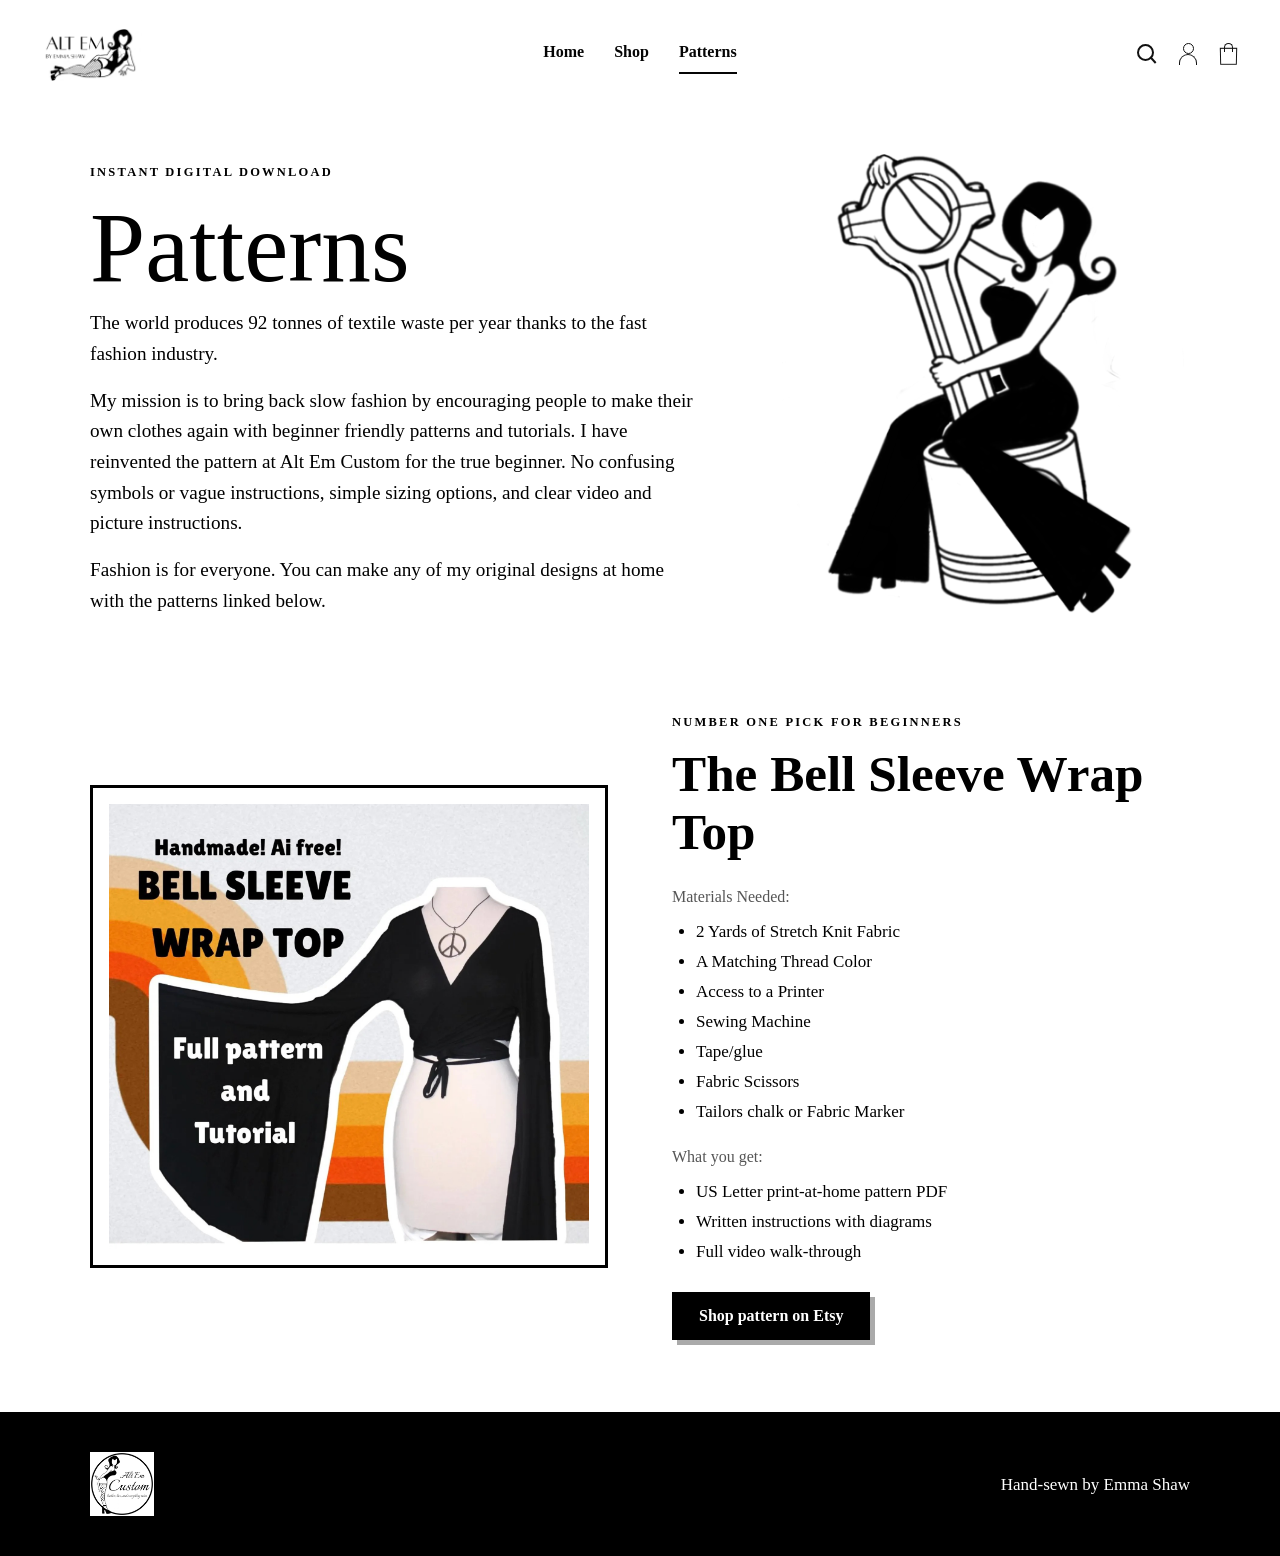
==== patterns.html @ caa320f3 "Update eyebrow text in patterns.html" ====
<!DOCTYPE html>
<html lang="en">
<head>
    <meta charset="utf-8">
    <meta name="viewport" content="width=device-width, initial-scale=1">
    <meta name="description" content="Explore digital sewing patterns from Alt Em Custom.">
    <link rel="icon" type="image/svg+xml" href="/Alt-Em-Custom/LogoTB-favicon.svg?v=1">
    <link rel="stylesheet" href="styles.css">
    <title>Patterns | Alt Em Custom</title>
</head>

<body class="inner-page">

<header class="home-header">
    <a class="home-brand" href="index.html" aria-label="Alt Em Custom home">
        <img src="LayLogoTB.jpg" alt="Alt Em Custom logo">
    </a>
    <nav class="home-nav" aria-label="Main navigation">
        <a href="index.html">Home</a>
        <a href="shop.html">Shop</a>
        <a href="patterns.html" aria-current="page">Patterns</a>
    </nav>
    <div class="home-header-icons">
        <span class="header-icon header-search" aria-hidden="true"></span>
        <span class="header-icon header-account" aria-hidden="true"></span>
        <button class="header-icon header-bag cart-open" type="button" data-cart-open aria-label="Open shopping cart">
            <span class="cart-count" data-cart-count hidden>0</span>
        </button>
    </div>
</header>

<main>

    <!-- PATTERNS INTRODUCTION -->
    <section class="page-intro">
        <div class="wrap page-intro-layout">
            <div class="page-intro-copy">
                <p class="eyebrow">Instant Digital Download</p>
                <h1>Patterns</h1>
                <div class="lede">
                    <p>The world produces 92 tonnes of textile waste per year thanks to the fast fashion industry.</p>
                    <p>My mission is to bring back slow fashion by encouraging people to make their own clothes again with beginner friendly patterns and tutorials. I have reinvented the pattern at Alt Em Custom for the true beginner. No confusing symbols or vague instructions, simple sizing options, and clear video and picture instructions.</p>
                    <p>Fashion is for everyone. You can make any of my original designs at home with the patterns linked below.</p>
                </div>
            </div>
            <div class="page-intro-art">
                <img src="PistonGirl.png" alt="Alt Em Custom piston girl illustration">
            </div>
        </div>
    </section>




    <section class="featured-pattern" aria-labelledby="featured-pattern-title">
        <div class="wrap featured-pattern-layout">
            <a class="featured-pattern-image" href="https://www.etsy.com/listing/4609103674/bell-sleeve-wrap-top-pattern?transaction_id=5288965389" target="_blank" rel="noopener noreferrer" aria-label="View the Bell Sleeve Wrap Top pattern on Etsy">
                <img src="Etsy1.jpg" alt="Bell Sleeve Wrap Top sewing pattern, with dramatic bell sleeves">
            </a>
            <div class="featured-pattern-copy">
                <p class="eyebrow">Number one pick for beginners</p>
                <h2 id="featured-pattern-title">The Bell Sleeve Wrap Top</h2>
                <h3>Materials Needed:</h3>
                <ul>
                    <li>2 Yards of Stretch Knit Fabric</li>
                    <li>A Matching Thread Color</li>
                    <li>Access to a Printer</li>
                    <li>Sewing Machine</li>
                    <li>Tape/glue</li>
                    <li>Fabric Scissors</li>
                    <li>Tailors chalk or Fabric Marker</li>
                </ul>
                <h3>What you get:</h3>
                <ul>
                    <li>US Letter print-at-home pattern PDF</li>
                    <li>Written instructions with diagrams</li>
                    <li>Full video walk-through</li>
                </ul>
                <a class="btn featured-pattern-button" href="https://www.etsy.com/listing/4609103674/bell-sleeve-wrap-top-pattern?transaction_id=5288965389" target="_blank" rel="noopener noreferrer">Shop pattern on Etsy</a>
            </div>
        </div>
    </section>

</main>

<footer class="site-footer noir">
    <div class="wrap">
        <img src="logo.png" alt="Alt Em Custom logo">
        <p>Hand-sewn by Emma Shaw</p>
    </div>
</footer>


<div class="cart-overlay" data-cart-overlay hidden></div>
<aside class="cart-drawer" data-cart-drawer hidden role="dialog" aria-modal="true" aria-labelledby="cart-title">
  <div class="cart-drawer-head">
    <h2 id="cart-title">Your bag</h2>
    <button class="cart-close" type="button" data-cart-close aria-label="Close shopping cart">×</button>
  </div>
  <div class="cart-items" data-cart-items><p class="cart-empty">Your bag is empty.</p></div>
  <div class="cart-summary">
    <div class="cart-total-row"><strong>Subtotal</strong><strong data-cart-total>$0.00</strong></div>
    <p>Shipping and any applicable taxes are calculated securely at checkout.</p>
    <button class="btn cart-checkout" type="button" data-checkout disabled>Checkout securely</button>
    <p class="cart-feedback" data-cart-feedback role="status"></p>
  </div>
</aside>
<script src="store.js" defer></script>
</body>
</html>
---- styles.css ----
:root {
    --ink: #000;
    --paper: #fff;
    --smoke: #efefef;
    --ash: #555;
    --script: Georgia, "Times New Roman", serif;
    --body: Georgia, "Times New Roman", serif;
    --dots: radial-gradient(circle, #000 3.5px, transparent 4px);
}

* { box-sizing: border-box; }
html { scroll-behavior: smooth; }
body {
    margin: 0;
    font-family: var(--body);
    font-size: 1.0625rem;
    line-height: 1.6;
    color: var(--ink);
    background: var(--paper);
}
img { max-width: 100%; display: block; }
a { color: inherit; }
:focus-visible { outline: 3px dashed var(--ink); outline-offset: 3px; }
.noir :focus-visible { outline-color: var(--paper); }
.wrap { width: min(1100px, 92%); margin-inline: auto; }

/* Shared site styles */
.site-header { border-bottom: 3px solid var(--ink); background: var(--paper); position: relative; z-index: 5; }
.site-header .wrap { display: flex; flex-wrap: wrap; align-items: center; justify-content: space-between; gap: .5rem 2rem; padding: .35rem 0; }
.brand { display: inline-flex; align-items: center; line-height: 0; }
.brand img { width: 64px; height: 64px; max-height: 64px; object-fit: contain; }
.nav { display: flex; flex-wrap: wrap; gap: .4rem 1.8rem; font-weight: 600; }
.nav a { text-decoration: none; padding-bottom: 2px; border-bottom: 3px solid transparent; }
.nav a:hover, .nav a[aria-current="page"] { border-bottom-color: var(--ink); }
.dots { height: 46px; background-image: var(--dots); background-size: 23px 23px; border-block: 3px solid var(--ink); }
h1, h2 { font-family: var(--script); font-weight: 400; line-height: 1.05; margin: 0 0 .5rem; }
h1 { font-size: clamp(3.2rem, 9vw, 6.2rem); }
h2 { font-size: clamp(2.4rem, 6vw, 3.6rem); }
h3 { font-size: 1.15rem; margin: 0 0 .25rem; }
.eyebrow { text-transform: uppercase; letter-spacing: .18em; font-size: .78rem; font-weight: 700; }
.lede { font-size: 1.2rem; max-width: 38rem; }
.btn { display: inline-block; padding: .75rem 1.5rem; border: 3px solid var(--ink); background: var(--ink); color: var(--paper); font: 700 1rem var(--body); text-decoration: none; cursor: pointer; box-shadow: 5px 5px 0 #aaa; transition: transform .1s, box-shadow .1s; }
.btn:hover { transform: translate(3px, 3px); box-shadow: 2px 2px 0 #aaa; }
.btn.alt { background: var(--paper); color: var(--ink); box-shadow: 5px 5px 0 var(--ink); }
.actions { display: flex; flex-wrap: wrap; gap: 1rem 1.4rem; margin-top: 1.5rem; }

/* Other-page hero */
.hero { overflow: hidden; }
.hero > .wrap { width: min(1380px, 96%); display: grid; grid-template-columns: .82fr 1.18fr; gap: clamp(2rem, 4vw, 4.5rem); align-items: center; min-height: 420px; padding: .75rem 0 1.25rem; }
.hero-copy { max-width: 520px; opacity: 0; visibility: hidden; animation: hero-copy-reveal .75s ease-out 3.15s both; }
.hero h1 { font-size: clamp(2.7rem, 4.2vw, 3.9rem); line-height: 1.08; }
.hero .lede { font-size: 1.08rem; max-width: 30rem; margin: .8rem 0 0; }
.flight-scene { position: relative; min-width: 0; isolation: isolate; }
.hero .hero-plane { display: block; position: relative; z-index: 2; width: 100%; max-width: 900px; max-height: 570px; height: auto; object-fit: contain; margin-inline: auto; transform: translateX(calc(-110vw - 100%)) translateY(-28px) rotate(-6deg); animation: bomber-flight-and-landing 2.9s cubic-bezier(.2,.78,.24,1) .15s both; will-change: transform; }
.cloud { position: absolute; z-index: 3; width: clamp(72px,13vw,150px); fill: var(--paper); stroke: var(--ink); stroke-width: 4; stroke-linecap: round; stroke-linejoin: round; opacity: 1; animation: cloud-fly-away 2.9s ease-in .15s both; will-change: transform,opacity; }
.cloud-one { top: 12%; left: 5%; animation-delay: .1s; }
.cloud-two { top: 53%; right: 0; animation-delay: .25s; }
@keyframes bomber-flight-and-landing {
    0% { transform: translateX(calc(-110vw - 100%)) translateY(-28px) rotate(-6deg); }
    68% { transform: translateX(14px) translateY(5px) rotate(1.2deg); }
    86% { transform: translateX(-7px) translateY(-2px) rotate(-.5deg); }
    100% { transform: translateX(0) translateY(0) rotate(0); }
}
@keyframes cloud-fly-away {
    0%,42% { opacity: 1; transform: translate(0,0); }
    72% { opacity: .9; transform: translate(42px,-16px); }
    100% { opacity: 0; transform: translate(160px,-75px); }
}
@keyframes hero-copy-reveal {
    0% { opacity: 0; visibility: hidden; transform: translateY(18px); }
    1% { visibility: visible; }
    100% { opacity: 1; visibility: visible; transform: translateY(0); }
}
section { padding: 3.5rem 0; }
.section-head { margin-bottom: 2rem; }
.section-head p { margin: 0; color: var(--ash); }
.feature-grid, .grid { display: grid; grid-template-columns: repeat(auto-fit,minmax(250px,1fr)); gap: 2.2rem; }
.feature-card, .card { border: 3px solid var(--ink); background: var(--paper); box-shadow: 7px 7px 0 var(--ink); padding: 1.5rem; text-decoration: none; }
.feature-card { min-height: 200px; }
.feature-card h3 { font: 2.5rem var(--script); margin: .5rem 0; }
.feature-card p, .card p, .portfolio-feature p, .portfolio-note p { color: var(--ash); }
.page-intro { padding: 3.5rem 0 2.5rem; }
.product-placeholder { aspect-ratio: 3/4; display: grid; place-items: center; background: radial-gradient(circle,#000 3px,transparent 3.5px) 0 0/24px 24px,#f7f7f7; font: 2rem var(--script); border-bottom: 3px solid var(--ink); }
.card { padding: 0; display: flex; flex-direction: column; }
.card-body { padding: 1rem; display: flex; flex-direction: column; gap: .5rem; flex: 1; }
.price { font-weight: 700; font-size: 1.2rem; }
.coming-soon { font-size: .85rem; text-transform: uppercase; letter-spacing: .12em; font-weight: 700; }
.portfolio-feature { display: grid; grid-template-columns: 1fr 1fr; gap: 3rem; align-items: center; }
.portfolio-feature img { width: 100%; max-height: 440px; object-fit: contain; border: 3px solid; padding: 1rem; }
.portfolio-note { text-align: center; margin: 4rem auto 0; padding: 2rem; border: 3px solid; max-width: 760px; }
.noir { background: var(--ink); color: var(--paper); }
.cta { text-align: center; }
.site-footer { padding: 2.5rem 0; }
.site-footer .wrap { display: flex; flex-wrap: wrap; align-items: center; justify-content: space-between; gap: 1.5rem; }
.site-footer img { width: 64px; height: 64px; object-fit: contain; background: var(--paper); }

/* Homepage and shared navigation */
.home-page { background: #f7f8fb; color: #050505; font-family: Georgia,"Times New Roman",serif; overflow-x: hidden; }
.home-header { position: absolute; z-index: 10; top: 13px; left: 18px; right: 18px; min-height: 74px; padding: 12px 24px; display: grid; grid-template-columns: 1fr auto 1fr; align-items: center; background: #fff; border: 1px solid #d0d0d0; border-bottom: 0; }
.home-brand { display: inline-flex; align-items: center; justify-self: start; line-height: 0; }
.home-brand img { width: 100px; height: 58px; object-fit: contain; }
.home-nav { display: flex; align-items: center; justify-content: center; gap: 30px; font-family: var(--body); font-size: 1rem; font-weight: 600; }
.home-nav a { color: #050505; text-decoration: none; padding: 5px 0 7px; border-bottom: 2px solid transparent; }
.home-nav a:hover, .home-nav a[aria-current="page"] { border-bottom-color: #050505; }
.home-header-icons { justify-self: end; display: flex; align-items: center; gap: 22px; }
.header-icon { position: relative; display: block; width: 19px; height: 22px; }
.header-search::before { content: ""; position: absolute; width: 13px; height: 13px; border: 2px solid #111; border-radius: 50%; top: 1px; left: 0; }
.header-search::after { content: ""; position: absolute; width: 8px; height: 2px; background: #111; transform: rotate(48deg); top: 16px; left: 12px; }
.header-account::before { content: ""; position: absolute; width: 9px; height: 9px; border: 1.8px solid #111; border-radius: 50%; top: 0; left: 5px; }
.header-account::after { content: ""; position: absolute; width: 16px; height: 10px; border: 1.8px solid #111; border-bottom: 0; border-radius: 10px 10px 0 0; bottom: 0; left: 1px; }
.header-bag::before { content: ""; position: absolute; width: 15px; height: 15px; border: 1.8px solid #111; bottom: 0; left: 1px; transform: perspective(30px) rotateX(-5deg); }
.header-bag::after { content: ""; position: absolute; width: 7px; height: 8px; border: 1.8px solid #111; border-bottom: 0; border-radius: 7px 7px 0 0; top: 0; left: 5px; }

.inner-page .home-header { position: relative; top: auto; left: auto; right: auto; margin: 13px 18px 0; border: 0; }
.home-hero { position: relative; width: calc(100% - 36px); min-height: min(760px,calc(100vh - 20px)); margin: 13px 18px 0; overflow: hidden; background: #fff; border: 1px solid #d0d0d0; display: flex; align-items: flex-end; }
.home-hero-title { position: absolute; z-index: 2; left: 19%; bottom: 12%; margin: 0; font-family: Georgia,"Times New Roman",serif; font-size: clamp(4.5rem,10vw,7rem); font-weight: 400; line-height: 1.02; letter-spacing: -.055em; }
.home-walker { position: absolute; inset: 76px 0 0; display: flex; justify-content: center; align-items: flex-end; pointer-events: none; }
.home-walker img { display: block; width: auto; height: 98%; max-width: 58%; max-height: 700px; object-fit: contain; object-position: center bottom; }
.home-scroll-mark { display: none; }

.featured-product { position: relative; width: calc(100% - 36px); min-height: 455px; margin: 0 18px 28px; padding: 12px 10px 24px; overflow: hidden; background: #fff; border: 1px solid #d0d0d0; }
.featured-product h2 { position: relative; z-index: 2; margin: 0; font-family: Georgia,"Times New Roman",serif; font-size: 1.55rem; font-style: italic; font-weight: 400; line-height: 1.3; }
.coat-stage { position: relative; width: min(760px,90%); height: 390px; margin: -2px auto 0; }
.featured-coat { position: absolute; top: 0; left: 50%; height: 100%; width: 43%; transform: translateX(-50%); object-fit: contain; object-position: center top; }
.coat-callout { position: absolute; display: flex; align-items: center; gap: 9px; z-index: 2; font-size: .95rem; white-space: nowrap; }
.coat-callout i { display: block; height: 3px; width: 55px; background: #050505; }
.callout-fur { top: 14%; left: 27%; }
.callout-wool { top: 41%; right: 27%; }
.callout-handmade { top: 72%; left: 27%; }
.coat-actions { position: absolute; right: 11%; bottom: 20%; display: flex; flex-direction: column; gap: 7px; }
.coat-actions a { min-width: 114px; padding: 5px 13px; border: 1px solid #111; color: #111; background: #fff; text-align: center; text-decoration: none; font-size: 1rem; }
.coat-actions a:hover { color: #fff; background: #111; }
.home-page .site-footer img { object-fit: contain; }

@media (max-width: 760px) {
    .hero > .wrap { width: min(760px,92%); grid-template-columns: 1fr; min-height: 0; gap: 1rem; padding: 1.75rem 0 2.25rem; }
    .flight-scene { grid-column: 1; grid-row: 1; min-height: 280px; }
    .hero .hero-plane { max-width: 560px; max-height: 410px; }
    .hero-copy { grid-column: 1; grid-row: 2; max-width: 560px; margin-inline: auto; text-align: center; }
    .hero .actions { justify-content: center; }
    .cloud-one { top: 4%; left: 0; }
    .cloud-two { top: 55%; right: 0; }
    .portfolio-feature { grid-template-columns: 1fr; }
    .nav { gap: 1rem; }
    .site-header .wrap { gap: .8rem; }
    section { padding: 2.5rem 0; }
}
@media (max-width: 700px) {
    .home-header { left: 8px; right: 8px; top: 8px; padding: 8px 10px; grid-template-columns: auto 1fr; gap: 10px; }
    .home-brand img { width: 72px; height: 48px; }
    .home-nav { justify-content: flex-end; gap: 13px; font-size: .85rem; }
    .home-header-icons { display: none; }
    .home-hero { width: calc(100% - 16px); min-height: 650px; margin: 8px 8px 0; }
    .home-hero-title { left: 7%; bottom: 9%; font-size: clamp(4rem,17vw,6rem); }
    .home-walker { inset: 82px 0 0; justify-content: flex-end; }
    .home-walker img { height: 86%; max-width: 82%; }
    .featured-product { width: calc(100% - 16px); min-height: 520px; margin: 0 8px 18px; }
    .coat-stage { width: 100%; height: 440px; margin-top: 12px; }
    .featured-coat { width: 62%; height: 78%; top: 8%; }
    .coat-callout { gap: 5px; font-size: .72rem; }
    .coat-callout i { width: 22px; }
    .callout-fur { left: 20%; top: 13%; }
    .callout-wool { right: 20%; top: 43%; }
    .callout-handmade { left: 20%; top: 72%; }
    .coat-actions { right: 2%; bottom: 5%; }
}
@media (prefers-reduced-motion: reduce) {
    .btn { transition: none; }
    html, .home-page { scroll-behavior: auto; }
}


/* Shopping cart and checkout */
[hidden] { display: none !important; }
.header-bag { border: 0; padding: 0; margin: 0; background: transparent; cursor: pointer; }
.header-bag:focus-visible { outline: 2px dashed #111; outline-offset: 5px; }
.cart-count { position: absolute; top: -8px; right: -12px; min-width: 17px; height: 17px; padding: 0 4px; display: grid; place-items: center; border-radius: 999px; background: #111; color: #fff; font: 700 10px Arial,sans-serif; line-height: 1; }
.store-notice { margin: 0 0 1.5rem; padding: .9rem 1rem; border: 1px solid #c9c9c9; background: #f7f7f7; font-size: .95rem; }
.store-card .card-body { align-items: flex-start; }
.store-kind { margin: 0; text-transform: uppercase; font-size: .72rem; letter-spacing: .14em; font-weight: 700; }
.store-card .store-coming { display: block; margin-top: .25rem; }
.store-card .store-add { margin-top: .4rem; }
.store-card .store-add:disabled { opacity: .55; cursor: not-allowed; box-shadow: none; transform: none; }
.store-price-pending { color: #666; font-size: 1rem; }
.store-empty { grid-column: 1 / -1; padding: 2rem; border: 1px dashed #999; text-align: center; }
.cart-overlay { position: fixed; inset: 0; z-index: 1000; background: rgba(0,0,0,.45); }
.cart-drawer { position: fixed; z-index: 1001; top: 0; right: 0; width: min(460px,100vw); height: 100vh; height: 100dvh; overflow-y: auto; padding: 1.4rem; background: #fff; color: #111; box-shadow: -8px 0 28px rgba(0,0,0,.2); }
.cart-drawer-head { display: flex; align-items: center; justify-content: space-between; gap: 1rem; padding-bottom: .8rem; border-bottom: 1px solid #ddd; }
.cart-drawer-head h2 { margin: 0; font: 700 1.6rem Georgia,"Times New Roman",serif; }
.cart-close { width: 38px; height: 38px; border: 1px solid #111; background: #fff; color: #111; font: 30px/1 Georgia,serif; cursor: pointer; }
.cart-items { padding: 1rem 0; }
.cart-empty { color: #666; }
.cart-item { display: flex; align-items: center; justify-content: space-between; gap: 1rem; padding: 1rem 0; border-bottom: 1px solid #e2e2e2; }
.cart-item-copy { display: grid; gap: .25rem; }
.cart-item-copy span { color: #555; font-size: .9rem; }
.cart-item-controls { display: grid; justify-items: end; gap: .35rem; }
.cart-item-controls input { width: 64px; padding: .4rem; border: 1px solid #999; font: inherit; }
.cart-remove { border: 0; padding: 0; background: none; color: #555; text-decoration: underline; cursor: pointer; font: .85rem var(--body); }
.cart-summary { border-top: 2px solid #111; padding-top: 1rem; }
.cart-total-row { display: flex; justify-content: space-between; gap: 1rem; font-size: 1.1rem; }
.cart-summary > p { color: #666; font-size: .85rem; }
.cart-checkout { width: 100%; box-shadow: none; }
.cart-checkout:disabled { opacity: .45; cursor: not-allowed; }
.cart-feedback { min-height: 1.5em; font-size: .9rem; }
.cart-feedback.is-error { color: #a40000; }
.cart-is-open { overflow: hidden; }
.visually-hidden { position: absolute; width: 1px; height: 1px; padding: 0; margin: -1px; overflow: hidden; clip: rect(0,0,0,0); white-space: nowrap; border: 0; }
.success-page .success-wrap { width: min(760px,92%); margin: 3rem auto; }
.success-page .success-wrap h1 { font-family: Georgia,"Times New Roman",serif; font-size: clamp(2.4rem,6vw,4rem); }
.order-receipt { margin: 1.5rem 0; padding: 1rem; background: #f4f4f4; }
.order-line { display: flex; flex-wrap: wrap; justify-content: space-between; align-items: center; gap: .75rem; padding: .9rem 0; border-bottom: 1px solid #ddd; }
.order-line .btn { font-size: .9rem; padding: .5rem .8rem; }

/* Featured sewing pattern */
.featured-pattern { padding: 3.5rem 0 4.5rem; }
.featured-pattern-layout { display: grid; grid-template-columns: minmax(0,1fr) minmax(0,1fr); gap: clamp(2rem,5vw,4rem); align-items: center; }
.featured-pattern-image { display: block; padding: 1rem; border: 3px solid var(--ink); }
.featured-pattern-image img { width: 100%; height: auto; }
.featured-pattern-copy .eyebrow { margin: 0 0 .8rem; }
.featured-pattern-copy h2 { margin: 0 0 1.5rem; font-family: var(--body); font-size: clamp(2rem,4vw,3.2rem); font-weight: 700; line-height: 1.12; }
.featured-pattern-copy h3 { margin: 1.2rem 0 .5rem; font-family: var(--body); font-size: 1rem; font-weight: 400; color: var(--ash); }
.featured-pattern-copy ul { margin: .5rem 0 1rem; padding-left: 1.5rem; }
.featured-pattern-copy li { margin: .18rem 0; }
.featured-pattern-button { margin-top: .7rem; }
@media (max-width: 760px) {
  .featured-pattern-layout { grid-template-columns: 1fr; gap: 2rem; }
  .featured-pattern-image { max-width: 560px; margin-inline: auto; }
}

.page-intro .lede p { margin: 0 0 1rem; }
.page-intro .lede p:last-child { margin-bottom: 0; }


/* Patterns page intro: text on the left, illustration on the right */
.page-intro-layout {
    display: grid;
    grid-template-columns: minmax(0, 1.2fr) minmax(280px, .8fr);
    align-items: center;
    gap: clamp(2rem, 5vw, 5rem);
}
.page-intro-copy { min-width: 0; }
.page-intro-art {
    display: flex;
    align-items: center;
    justify-content: center;
    min-width: 0;
}
.page-intro-art img {
    width: 100%;
    max-width: 440px;
    max-height: 460px;
    height: auto;
    object-fit: contain;
}
@media (max-width: 760px) {
    .page-intro-layout { grid-template-columns: 1fr; gap: 1.5rem; }
    .page-intro-art img { max-width: 300px; max-height: 340px; }
}
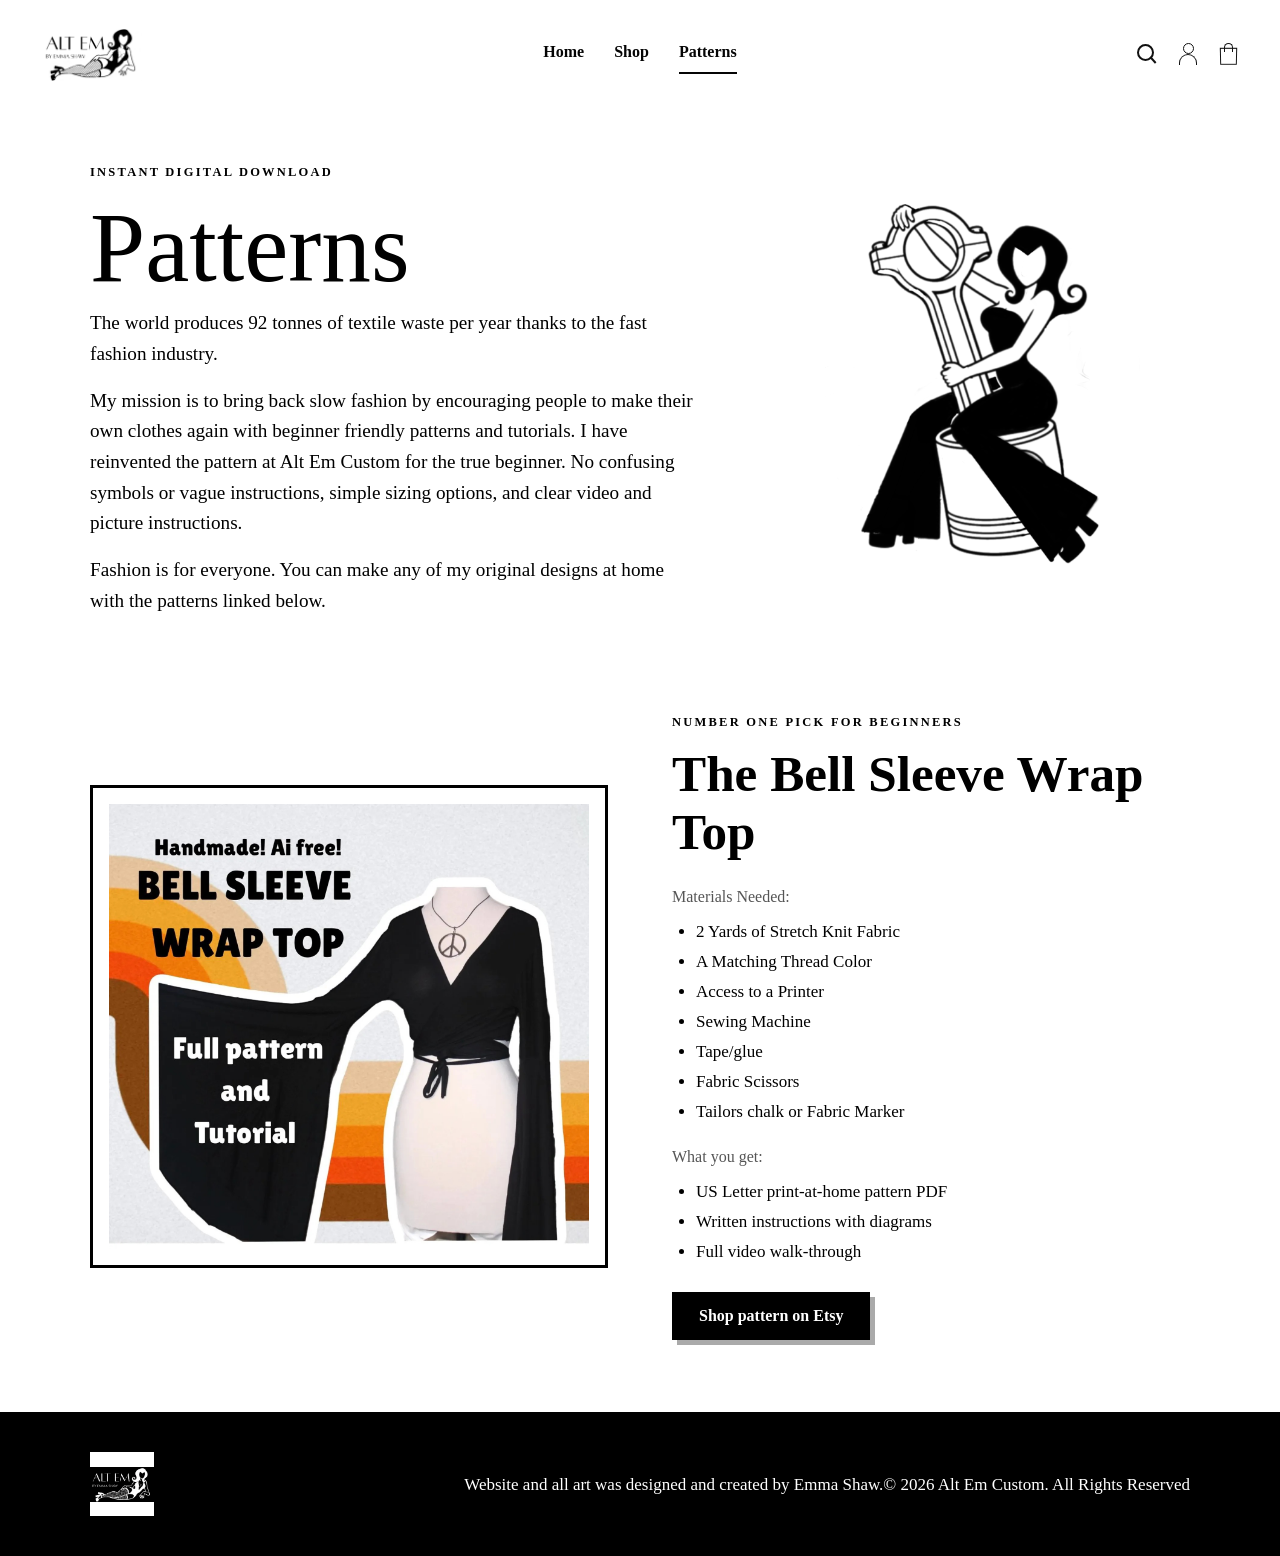
==== commit 75e299c8: "Replace logo and update footer text Updated footer content with new logo and description." ====
--- a/patterns.html
+++ b/patterns.html
@@ -85,11 +85,11 @@
 
 <footer class="site-footer noir">
     <div class="wrap">
-        <img src="logo.png" alt="Alt Em Custom logo">
-        <p>Hand-sewn by Emma Shaw</p>
+        <img src="LayLogoWhite.png" alt="Alt Em Custom logo">
+        <p>Website and all art was designed and created by Emma Shaw.© 2026 Alt Em Custom. All Rights Reserved</p>
+    
     </div>
 </footer>
-
 
 <div class="cart-overlay" data-cart-overlay hidden></div>
 <aside class="cart-drawer" data-cart-drawer hidden role="dialog" aria-modal="true" aria-labelledby="cart-title">
--- a/styles.css
+++ b/styles.css
@@ -120,16 +120,16 @@
 .home-walker img { display: block; width: auto; height: 98%; max-width: 58%; max-height: 700px; object-fit: contain; object-position: center bottom; }
 .home-scroll-mark { display: none; }
 
-.featured-product { position: relative; width: calc(100% - 36px); min-height: 455px; margin: 0 18px 28px; padding: 12px 10px 24px; overflow: hidden; background: #fff; border: 1px solid #d0d0d0; }
+.featured-product { position: relative; width: calc(100% - 36px); min-height: 82vh; margin: 0 18px 28px; padding: 12px 10px 24px; overflow: hidden; background: #fff; border: 1px solid #d0d0d0; }
 .featured-product h2 { position: relative; z-index: 2; margin: 0; font-family: Georgia,"Times New Roman",serif; font-size: 1.55rem; font-style: italic; font-weight: 400; line-height: 1.3; }
-.coat-stage { position: relative; width: min(760px,90%); height: 390px; margin: -2px auto 0; }
-.featured-coat { position: absolute; top: 0; left: 50%; height: 100%; width: 43%; transform: translateX(-50%); object-fit: contain; object-position: center top; }
+.coat-stage { position: relative; width: min(1100px,94%); height: clamp(520px,68vh,720px); margin: -2px auto 0; }
+.featured-coat { position: absolute; top: 0; left: 50%; height: 100%; width: 58%; transform: translateX(-50%); object-fit: contain; object-position: center top; }
 .coat-callout { position: absolute; display: flex; align-items: center; gap: 9px; z-index: 2; font-size: .95rem; white-space: nowrap; }
 .coat-callout i { display: block; height: 3px; width: 55px; background: #050505; }
 .callout-fur { top: 14%; left: 27%; }
-.callout-wool { top: 41%; right: 27%; }
+.callout-wool { top: 41%; right: 18%; }
 .callout-handmade { top: 72%; left: 27%; }
-.coat-actions { position: absolute; right: 11%; bottom: 20%; display: flex; flex-direction: column; gap: 7px; }
+.coat-actions { position: absolute; right: 20%; bottom: 20%; display: flex; flex-direction: column; gap: 7px; }
 .coat-actions a { min-width: 114px; padding: 5px 13px; border: 1px solid #111; color: #111; background: #fff; text-align: center; text-decoration: none; font-size: 1rem; }
 .coat-actions a:hover { color: #fff; background: #111; }
 .home-page .site-footer img { object-fit: contain; }
@@ -248,9 +248,10 @@
     min-width: 0;
 }
 .page-intro-art img {
+    display: block;
     width: 100%;
-    max-width: 440px;
-    max-height: 460px;
+    max-width: 320px;
+    max-height: 360px;
     height: auto;
     object-fit: contain;
 }
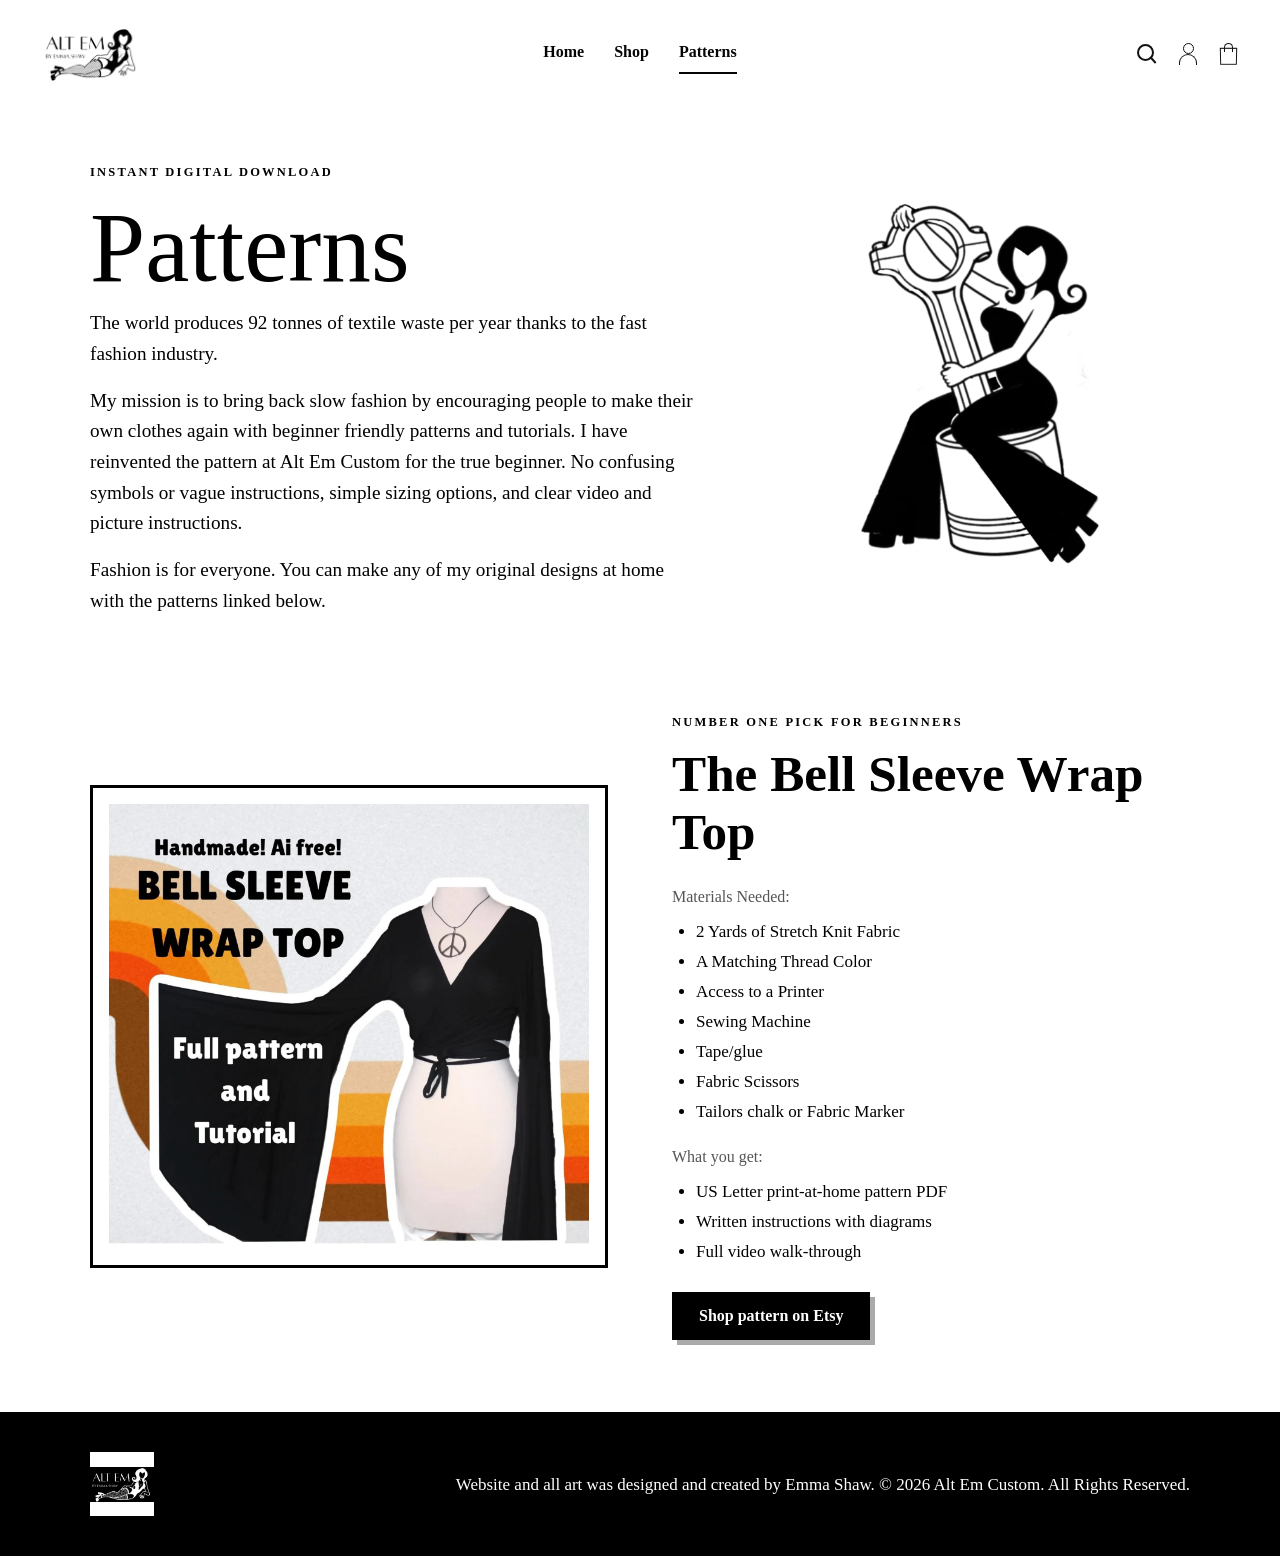
==== commit 61cd6da9: "Standardize footer across site" ====
--- a/patterns.html
+++ b/patterns.html
@@ -4,7 +4,7 @@
     <meta charset="utf-8">
     <meta name="viewport" content="width=device-width, initial-scale=1">
     <meta name="description" content="Explore digital sewing patterns from Alt Em Custom.">
-    <link rel="icon" type="image/svg+xml" href="/Alt-Em-Custom/LogoTB-favicon.svg?v=1">
+   <link rel="icon" type="image/png" href="/logo.png">
     <link rel="stylesheet" href="styles.css">
     <title>Patterns | Alt Em Custom</title>
 </head>
@@ -86,8 +86,7 @@
 <footer class="site-footer noir">
     <div class="wrap">
         <img src="LayLogoWhite.png" alt="Alt Em Custom logo">
-        <p>Website and all art was designed and created by Emma Shaw.© 2026 Alt Em Custom. All Rights Reserved</p>
-    
+        <p>Website and all art was designed and created by Emma Shaw. © 2026 Alt Em Custom. All Rights Reserved.</p>
     </div>
 </footer>
 
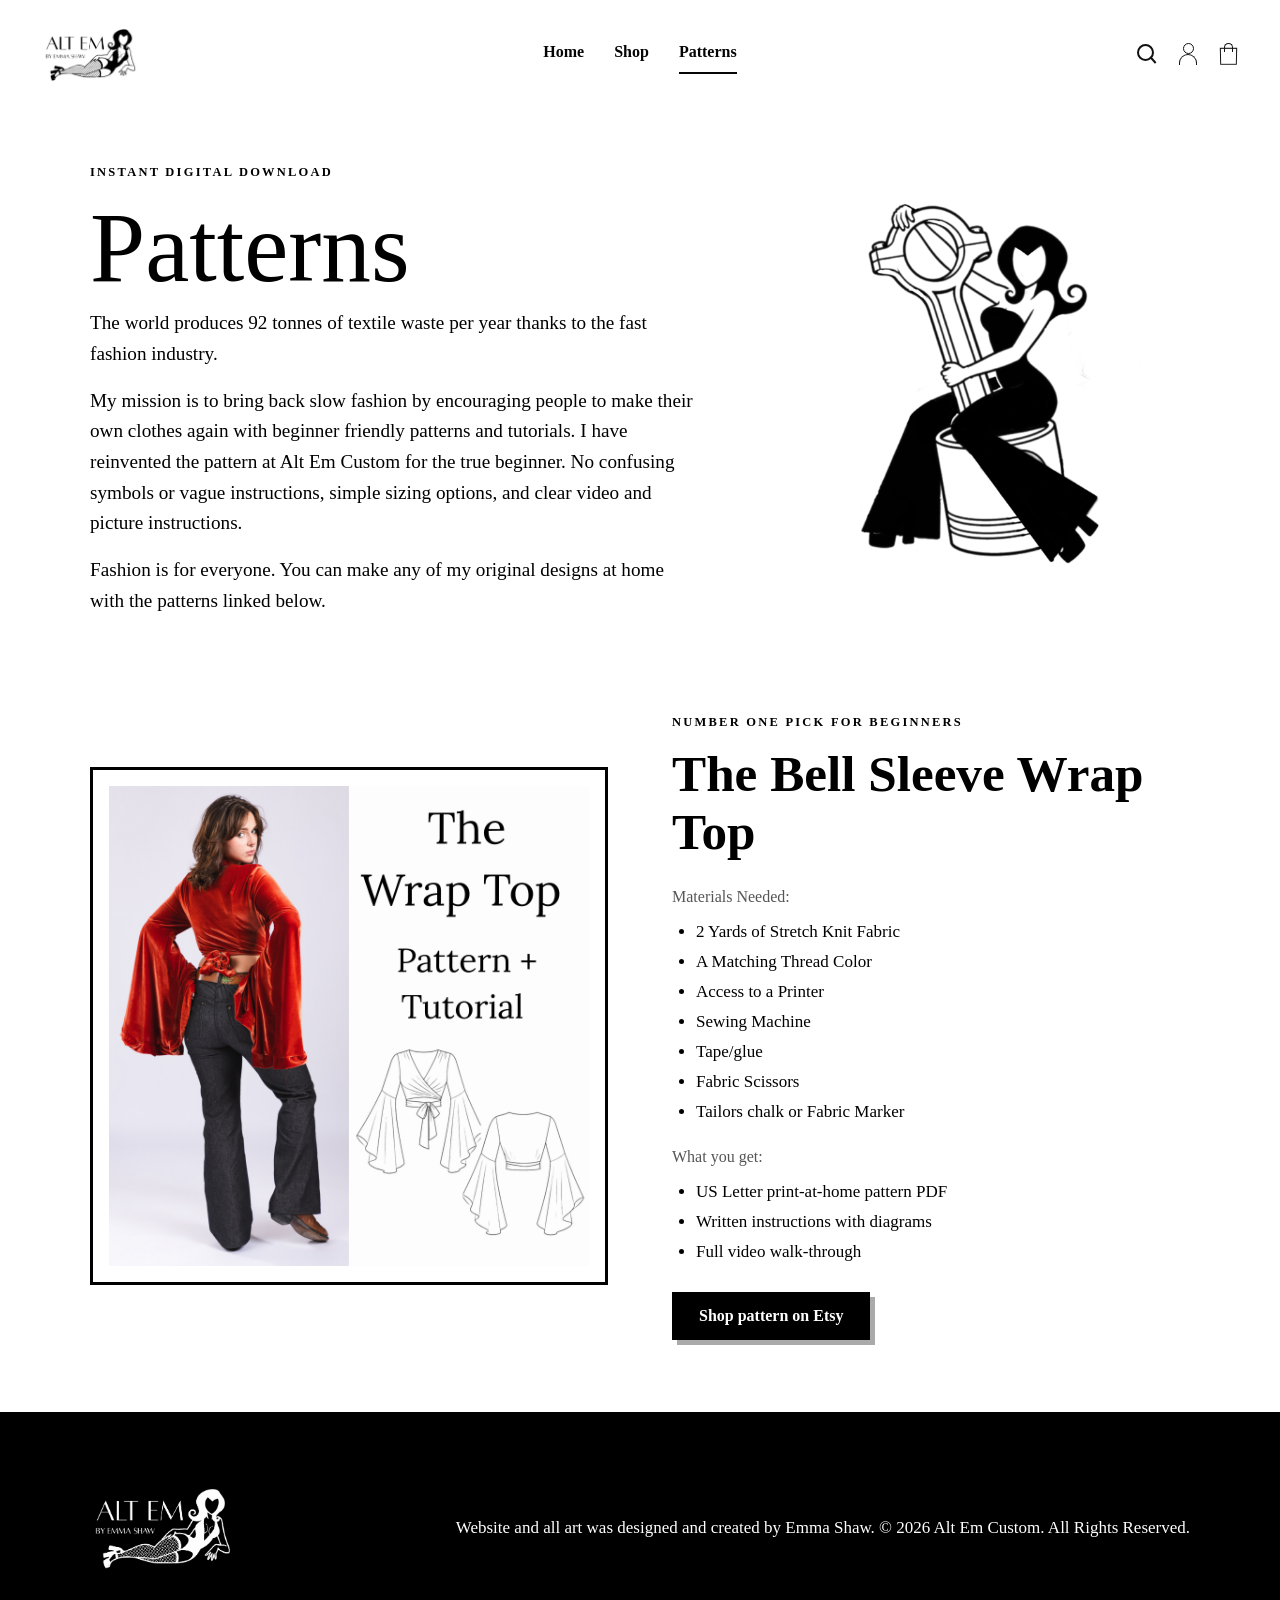
==== commit cc377778: "Update featured Etsy pattern image" ====
--- a/patterns.html
+++ b/patterns.html
@@ -55,7 +55,7 @@
     <section class="featured-pattern" aria-labelledby="featured-pattern-title">
         <div class="wrap featured-pattern-layout">
             <a class="featured-pattern-image" href="https://www.etsy.com/listing/4609103674/bell-sleeve-wrap-top-pattern?transaction_id=5288965389" target="_blank" rel="noopener noreferrer" aria-label="View the Bell Sleeve Wrap Top pattern on Etsy">
-                <img src="Etsy1.jpg" alt="Bell Sleeve Wrap Top sewing pattern, with dramatic bell sleeves">
+                <img src="The Bell Sleeve.png" alt="The Bell Sleeve Wrap Top pattern cover, featuring the red velvet wrap top and sewing illustrations">
             </a>
             <div class="featured-pattern-copy">
                 <p class="eyebrow">Number one pick for beginners</p>
--- a/styles.css
+++ b/styles.css
@@ -92,13 +92,13 @@
 .portfolio-note { text-align: center; margin: 4rem auto 0; padding: 2rem; border: 3px solid; max-width: 760px; }
 .noir { background: var(--ink); color: var(--paper); }
 .cta { text-align: center; }
-.site-footer { padding: 2.5rem 0; }
+.site-footer { padding: 2.5rem 0; border: 0; border-top: 0; }
 .site-footer .wrap { display: flex; flex-wrap: wrap; align-items: center; justify-content: space-between; gap: 1.5rem; }
-.site-footer img { width: 64px; height: 64px; object-fit: contain; background: var(--paper); }
+.site-footer img { width: 150px; height: 150px; object-fit: contain; background: transparent; border: 0; }
 
 /* Homepage and shared navigation */
 .home-page { background: #f7f8fb; color: #050505; font-family: Georgia,"Times New Roman",serif; overflow-x: hidden; }
-.home-header { position: absolute; z-index: 10; top: 13px; left: 18px; right: 18px; min-height: 74px; padding: 12px 24px; display: grid; grid-template-columns: 1fr auto 1fr; align-items: center; background: #fff; border: 1px solid #d0d0d0; border-bottom: 0; }
+.home-header { position: absolute; z-index: 10; top: 13px; left: 0; right: 0; min-height: 74px; padding: 12px 24px; display: grid; grid-template-columns: 1fr auto 1fr; align-items: center; background: #fff; border: 0; }
 .home-brand { display: inline-flex; align-items: center; justify-self: start; line-height: 0; }
 .home-brand img { width: 100px; height: 58px; object-fit: contain; }
 .home-nav { display: flex; align-items: center; justify-content: center; gap: 30px; font-family: var(--body); font-size: 1rem; font-weight: 600; }
@@ -114,13 +114,13 @@
 .header-bag::after { content: ""; position: absolute; width: 7px; height: 8px; border: 1.8px solid #111; border-bottom: 0; border-radius: 7px 7px 0 0; top: 0; left: 5px; }
 
 .inner-page .home-header { position: relative; top: auto; left: auto; right: auto; margin: 13px 18px 0; border: 0; }
-.home-hero { position: relative; width: calc(100% - 36px); min-height: min(760px,calc(100vh - 20px)); margin: 13px 18px 0; overflow: hidden; background: #fff; border: 1px solid #d0d0d0; display: flex; align-items: flex-end; }
-.home-hero-title { position: absolute; z-index: 2; left: 19%; bottom: 12%; margin: 0; font-family: Georgia,"Times New Roman",serif; font-size: clamp(4.5rem,10vw,7rem); font-weight: 400; line-height: 1.02; letter-spacing: -.055em; }
+.home-hero { position: relative; width: 100%; min-height: min(760px,calc(100vh - 20px)); margin: 13px 0 0; overflow: hidden; background: #fff; border: 0; display: flex; align-items: flex-end; }
+.home-hero-title { position: absolute; z-index: 2; left: 29%; bottom: 12%; margin: 0; font-family: Georgia,"Times New Roman",serif; font-size: clamp(4.5rem,10vw,7rem); font-weight: 400; line-height: 1.02; letter-spacing: -.055em; -webkit-text-stroke: 2px #fff; paint-order: stroke fill; text-shadow: 0 0 2px #fff; }
 .home-walker { position: absolute; inset: 76px 0 0; display: flex; justify-content: center; align-items: flex-end; pointer-events: none; }
 .home-walker img { display: block; width: auto; height: 98%; max-width: 58%; max-height: 700px; object-fit: contain; object-position: center bottom; }
 .home-scroll-mark { display: none; }
 
-.featured-product { position: relative; width: calc(100% - 36px); min-height: 82vh; margin: 0 18px 28px; padding: 12px 10px 24px; overflow: hidden; background: #fff; border: 1px solid #d0d0d0; }
+.featured-product { position: relative; width: 100%; min-height: 82vh; margin: 0 0 28px; padding: 12px 10px 24px; overflow: hidden; background: #fff; border: 0; }
 .featured-product h2 { position: relative; z-index: 2; margin: 0; font-family: Georgia,"Times New Roman",serif; font-size: 1.55rem; font-style: italic; font-weight: 400; line-height: 1.3; }
 .coat-stage { position: relative; width: min(1100px,94%); height: clamp(520px,68vh,720px); margin: -2px auto 0; }
 .featured-coat { position: absolute; top: 0; left: 50%; height: 100%; width: 58%; transform: translateX(-50%); object-fit: contain; object-position: center top; }
@@ -153,7 +153,7 @@
     .home-nav { justify-content: flex-end; gap: 13px; font-size: .85rem; }
     .home-header-icons { display: none; }
     .home-hero { width: calc(100% - 16px); min-height: 650px; margin: 8px 8px 0; }
-    .home-hero-title { left: 7%; bottom: 9%; font-size: clamp(4rem,17vw,6rem); }
+    .home-hero-title { left: 16%; bottom: 9%; font-size: clamp(4rem,17vw,6rem); }
     .home-walker { inset: 82px 0 0; justify-content: flex-end; }
     .home-walker img { height: 86%; max-width: 82%; }
     .featured-product { width: calc(100% - 16px); min-height: 520px; margin: 0 8px 18px; }
@@ -259,3 +259,438 @@
     .page-intro-layout { grid-template-columns: 1fr; gap: 1.5rem; }
     .page-intro-art img { max-width: 300px; max-height: 340px; }
 }
+
+
+/* Homepage featured Wrap Top callout */
+.home-feature-callout {
+    position: absolute;
+    z-index: 3;
+    top: 15%;
+    left: 52%;
+    width: max-content;
+    max-width: 42%;
+    text-align: center;
+    color: #222;
+}
+.home-feature-callout h2 {
+    margin: 0;
+    font-family: Georgia, "Times New Roman", serif;
+    font-size: clamp(1.6rem, 2.6vw, 2.4rem);
+    font-weight: 400;
+    line-height: 1.2;
+}
+.home-feature-callout p {
+    margin: 0 0 .8rem;
+    font: .9rem Georgia, "Times New Roman", serif;
+}
+.home-feature-actions {
+    display: flex;
+    flex-direction: column;
+    align-items: stretch;
+    gap: 4px;
+    width: 100px;
+    margin: 0 auto;
+}
+.home-feature-actions a {
+    display: block;
+    padding: 2px 8px;
+    border: 2px solid #111;
+    background: #fff;
+    color: #111;
+    text-decoration: none;
+    font: .85rem Arial, Helvetica, sans-serif;
+    line-height: 1.5;
+}
+.home-feature-actions a:hover {
+    background: #111;
+    color: #fff;
+}
+@media (max-width: 700px) {
+    .home-feature-callout {
+        top: 12%;
+        left: auto;
+        right: 4%;
+        max-width: 48%;
+    }
+    .home-feature-callout h2 {
+        font-size: clamp(1.15rem, 5vw, 1.6rem);
+    }
+    .home-feature-callout p {
+        font-size: .78rem;
+        margin-bottom: .5rem;
+    }
+    .home-feature-actions { width: 88px; }
+    .home-feature-actions a { font-size: .75rem; }
+}
+
+
+/* Homepage gallery: 3 columns by 7 rows of empty image slots */
+.gallery-section {
+    width: 100%;
+    margin: 0;
+    padding: 2.5rem 3%;
+    background: #fff;
+}
+.gallery-section > h2 {
+    margin: 0 0 1.5rem;
+    font-family: Georgia, "Times New Roman", serif;
+    font-size: clamp(2rem, 4vw, 3rem);
+    font-weight: 400;
+}
+.gallery-grid {
+    display: grid;
+    grid-template-columns: repeat(3, minmax(0, 1fr));
+    gap: 14px;
+}
+.gallery-slot {
+    position: relative;
+    min-width: 0;
+    min-height: 0;
+    aspect-ratio: 2 / 3;
+    overflow: hidden;
+    border: 1px dashed #c8c8c8;
+    background: #fafafa;
+}
+.gallery-slot img {
+    position: absolute;
+    inset: 0;
+    display: block;
+    width: 100%;
+    height: 100%;
+    object-fit: cover;
+}
+@media (max-width: 700px) {
+    .gallery-section { padding: 2rem 8px; }
+    .gallery-grid {
+        grid-template-columns: repeat(2, minmax(0, 1fr));
+        grid-template-rows: auto;
+        gap: 9px;
+    }
+    .gallery-slot { min-height: 0; }
+}
+
+
+/* Gallery photo credits */
+.gallery-caption {
+    position: absolute;
+    right: 0;
+    bottom: 0;
+    left: 0;
+    margin: 0;
+    padding: 8px 7px;
+    background: rgba(255,255,255,.94);
+    color: #111;
+    font-family: Georgia, "Times New Roman", serif;
+    font-size: clamp(.62rem, .8vw, .78rem);
+    line-height: 1.35;
+    text-align: left;
+}
+.gallery-caption a {
+    color: inherit;
+    text-decoration: underline;
+    text-underline-offset: 2px;
+}
+
+
+/* Shop page: clean editorial two-column hero */
+.shop-page {
+    min-height: 100vh;
+    background: #fff;
+}
+.shop-page .home-header {
+    margin: 16px 18px 0;
+    min-height: 82px;
+    padding: 10px 24px;
+    border: 1px solid #d2d2d2;
+    border-bottom: 0;
+}
+.shop-page .shop-main {
+    margin: 0 18px;
+    border: 1px solid #d2d2d2;
+    border-top: 0;
+}
+.shop-hero {
+    width: min(920px, 86%);
+    min-height: min(520px, calc(100vh - 120px));
+    margin: 0 auto;
+    display: grid;
+    grid-template-columns: minmax(0, 1fr) minmax(0, 1fr);
+    align-items: center;
+    gap: clamp(1.5rem, 4vw, 3.5rem);
+    padding: 18px 0 34px;
+}
+.shop-hero-copy {
+    text-align: center;
+    min-width: 0;
+}
+.shop-hero-copy h1 {
+    margin: 0;
+    font-family: Georgia, "Times New Roman", serif;
+    font-size: clamp(4.2rem, 8vw, 6rem);
+    font-weight: 400;
+    line-height: .98;
+    letter-spacing: -.045em;
+}
+.shop-hero-subtitle {
+    margin: .45rem 0 2.1rem;
+    font-size: clamp(.95rem, 1.5vw, 1.2rem);
+    font-style: italic;
+    line-height: 1.3;
+}
+.shop-hero-description {
+    max-width: 390px;
+    margin: 0 auto;
+    font-size: clamp(.92rem, 1.3vw, 1.05rem);
+    line-height: 1.25;
+}
+.shop-hero-art {
+    display: flex;
+    justify-content: center;
+    align-items: center;
+    min-width: 0;
+}
+.shop-hero-art img {
+    display: block;
+    width: 100%;
+    max-width: 420px;
+    height: min(440px, 68vh);
+    object-fit: contain;
+    object-position: center;
+}
+.shop-page .site-footer { margin-top: 2rem; }
+@media (max-width: 700px) {
+    .shop-page .home-header {
+        margin: 8px 8px 0;
+        padding: 8px 10px;
+    }
+    .shop-page .shop-main { margin: 0 8px; }
+    .shop-hero {
+        width: 88%;
+        min-height: 0;
+        grid-template-columns: 1fr;
+        gap: .75rem;
+        padding: 2.8rem 0 2rem;
+    }
+    .shop-hero-copy h1 { font-size: clamp(4rem, 17vw, 5.5rem); }
+    .shop-hero-subtitle { margin-bottom: 1.4rem; }
+    .shop-hero-description { max-width: 420px; }
+    .shop-hero-art img {
+        width: min(100%, 380px);
+        height: min(440px, 62vh);
+    }
+}
+
+
+/* Shop product showcase */
+.shop-products {
+    padding: 1.5rem 2% 4rem;
+    background: #fff;
+}
+.shop-products > h2 {
+    margin: 0 0 .7rem;
+    font: 400 clamp(1.5rem, 2.5vw, 2rem)/1.2 Georgia, "Times New Roman", serif;
+}
+.shop-product {
+    display: grid;
+    grid-template-columns: minmax(220px, 1fr) minmax(220px, .9fr) minmax(180px, 1fr);
+    align-items: center;
+    gap: clamp(1rem, 3vw, 2.5rem);
+    width: min(850px, 90%);
+    min-height: 410px;
+    margin: 0 auto;
+}
+.shop-product-controls {
+    display: flex;
+    flex-direction: column;
+    align-items: center;
+    justify-content: center;
+    min-width: 0;
+    text-align: center;
+}
+.shop-product-controls h3 {
+    margin: 0 0 1rem;
+    font: 400 clamp(1.7rem, 2.6vw, 2.2rem)/1.2 Georgia, "Times New Roman", serif;
+    white-space: nowrap;
+}
+.pose-button {
+    padding: .55rem 1rem;
+    min-width: 122px;
+    border: 1px solid #111;
+    border-radius: 0;
+    background: #fff;
+    color: #111;
+    font: 1rem Georgia, "Times New Roman", serif;
+    cursor: pointer;
+}
+.pose-button:hover { background: #111; color: #fff; }
+.variant-label {
+    margin: 1rem 0 .25rem;
+    font: 1rem Georgia, "Times New Roman", serif;
+}
+.variant-select {
+    width: min(190px, 100%);
+    padding: .35rem .5rem;
+    border: 1px solid #777;
+    border-radius: 0;
+    background: #fff;
+    color: #111;
+    font: .95rem Georgia, "Times New Roman", serif;
+}
+.shop-product-image {
+    display: flex;
+    justify-content: center;
+    align-items: center;
+    min-width: 0;
+    height: 410px;
+}
+.shop-product-image img {
+    display: block;
+    width: 100%;
+    height: 100%;
+    object-fit: contain;
+    object-position: center;
+}
+.shop-product-status {
+    display: flex;
+    flex-direction: column;
+    align-items: flex-start;
+    justify-content: center;
+    gap: .2rem;
+    font-family: Georgia, "Times New Roman", serif;
+}
+.availability-status {
+    margin: 0 0 .2rem;
+    font: italic 400 clamp(1.6rem, 2.5vw, 2rem)/1.2 Georgia, "Times New Roman", serif;
+}
+.product-waitlist-link, .product-pattern-link {
+    color: #111;
+    font-size: .95rem;
+    text-underline-offset: 2px;
+}
+@media (max-width: 700px) {
+    .shop-products { padding: 1.5rem 5% 3rem; }
+    .shop-product {
+        width: 100%;
+        min-height: 0;
+        grid-template-columns: 1fr;
+        gap: .6rem;
+    }
+    .shop-product-controls { order: 1; }
+    .shop-product-image { order: 2; height: min(430px, 70vh); }
+    .shop-product-status {
+        order: 3;
+        align-items: center;
+        padding-bottom: 1rem;
+    }
+    .shop-product-controls h3 { white-space: normal; }
+}
+
+
+/* Shop product layout: lower content and give the model more visual scale */
+.shop-products {
+    padding-top: 4.5rem;
+}
+.shop-product {
+    min-height: 590px;
+    width: min(1050px, 94%);
+    grid-template-columns: minmax(250px, 1fr) minmax(330px, 1.15fr) minmax(210px, 1fr);
+    gap: clamp(1.5rem, 3vw, 3rem);
+}
+.shop-product-image {
+    height: 590px;
+}
+.shop-product-image img {
+    width: 100%;
+    height: 100%;
+    object-fit: contain;
+}
+@media (max-width: 700px) {
+    .shop-products { padding-top: 3rem; }
+    .shop-product {
+        min-height: 0;
+        width: 100%;
+        grid-template-columns: 1fr;
+        gap: .6rem;
+    }
+    .shop-product-image { height: min(560px, 78vh); }
+}
+
+
+/* Wrap Top waitlist modal */
+.waitlist-modal[hidden] { display: none !important; }
+.waitlist-modal {
+    position: fixed;
+    inset: 0;
+    z-index: 10000;
+    display: grid;
+    place-items: center;
+    padding: 1rem;
+}
+.waitlist-backdrop {
+    position: absolute;
+    inset: 0;
+    background: rgba(0,0,0,.58);
+}
+.waitlist-dialog {
+    position: relative;
+    z-index: 1;
+    width: min(440px, 100%);
+    max-height: min(90vh, 700px);
+    overflow-y: auto;
+    padding: 2rem;
+    background: #fff;
+    color: #111;
+    border: 1px solid #bbb;
+    box-shadow: 0 12px 45px rgba(0,0,0,.2);
+    font-family: Georgia, "Times New Roman", serif;
+}
+.waitlist-dialog h2 {
+    margin: 0 2rem .6rem 0;
+    font-size: 1.8rem;
+    font-weight: 400;
+}
+.waitlist-dialog > p { margin: 0 0 1.4rem; line-height: 1.45; }
+.waitlist-close {
+    position: absolute;
+    top: .55rem;
+    right: .8rem;
+    border: 0;
+    background: transparent;
+    color: #111;
+    font-size: 2rem;
+    line-height: 1;
+    cursor: pointer;
+}
+.waitlist-dialog form {
+    display: flex;
+    flex-direction: column;
+    gap: .45rem;
+}
+.waitlist-dialog label { margin-top: .45rem; }
+.waitlist-dialog input, .waitlist-dialog select {
+    width: 100%;
+    min-height: 42px;
+    padding: .55rem .65rem;
+    border: 1px solid #888;
+    border-radius: 0;
+    background: #fff;
+    color: #111;
+    font: 1rem Georgia, "Times New Roman", serif;
+}
+.waitlist-submit { margin-top: .9rem; }
+.waitlist-submit:disabled { opacity: .6; cursor: wait; }
+.waitlist-feedback { min-height: 1.2em; margin: .5rem 0 0; line-height: 1.4; }
+.waitlist-feedback.is-success { font-weight: 600; }
+body.waitlist-open { overflow: hidden; }
+
+.waitlist-dialog textarea {
+    width: 100%;
+    min-height: 105px;
+    padding: .6rem .65rem;
+    border: 1px solid #888;
+    border-radius: 0;
+    background: #fff;
+    color: #111;
+    resize: vertical;
+    font: 1rem/1.4 Georgia, "Times New Roman", serif;
+}
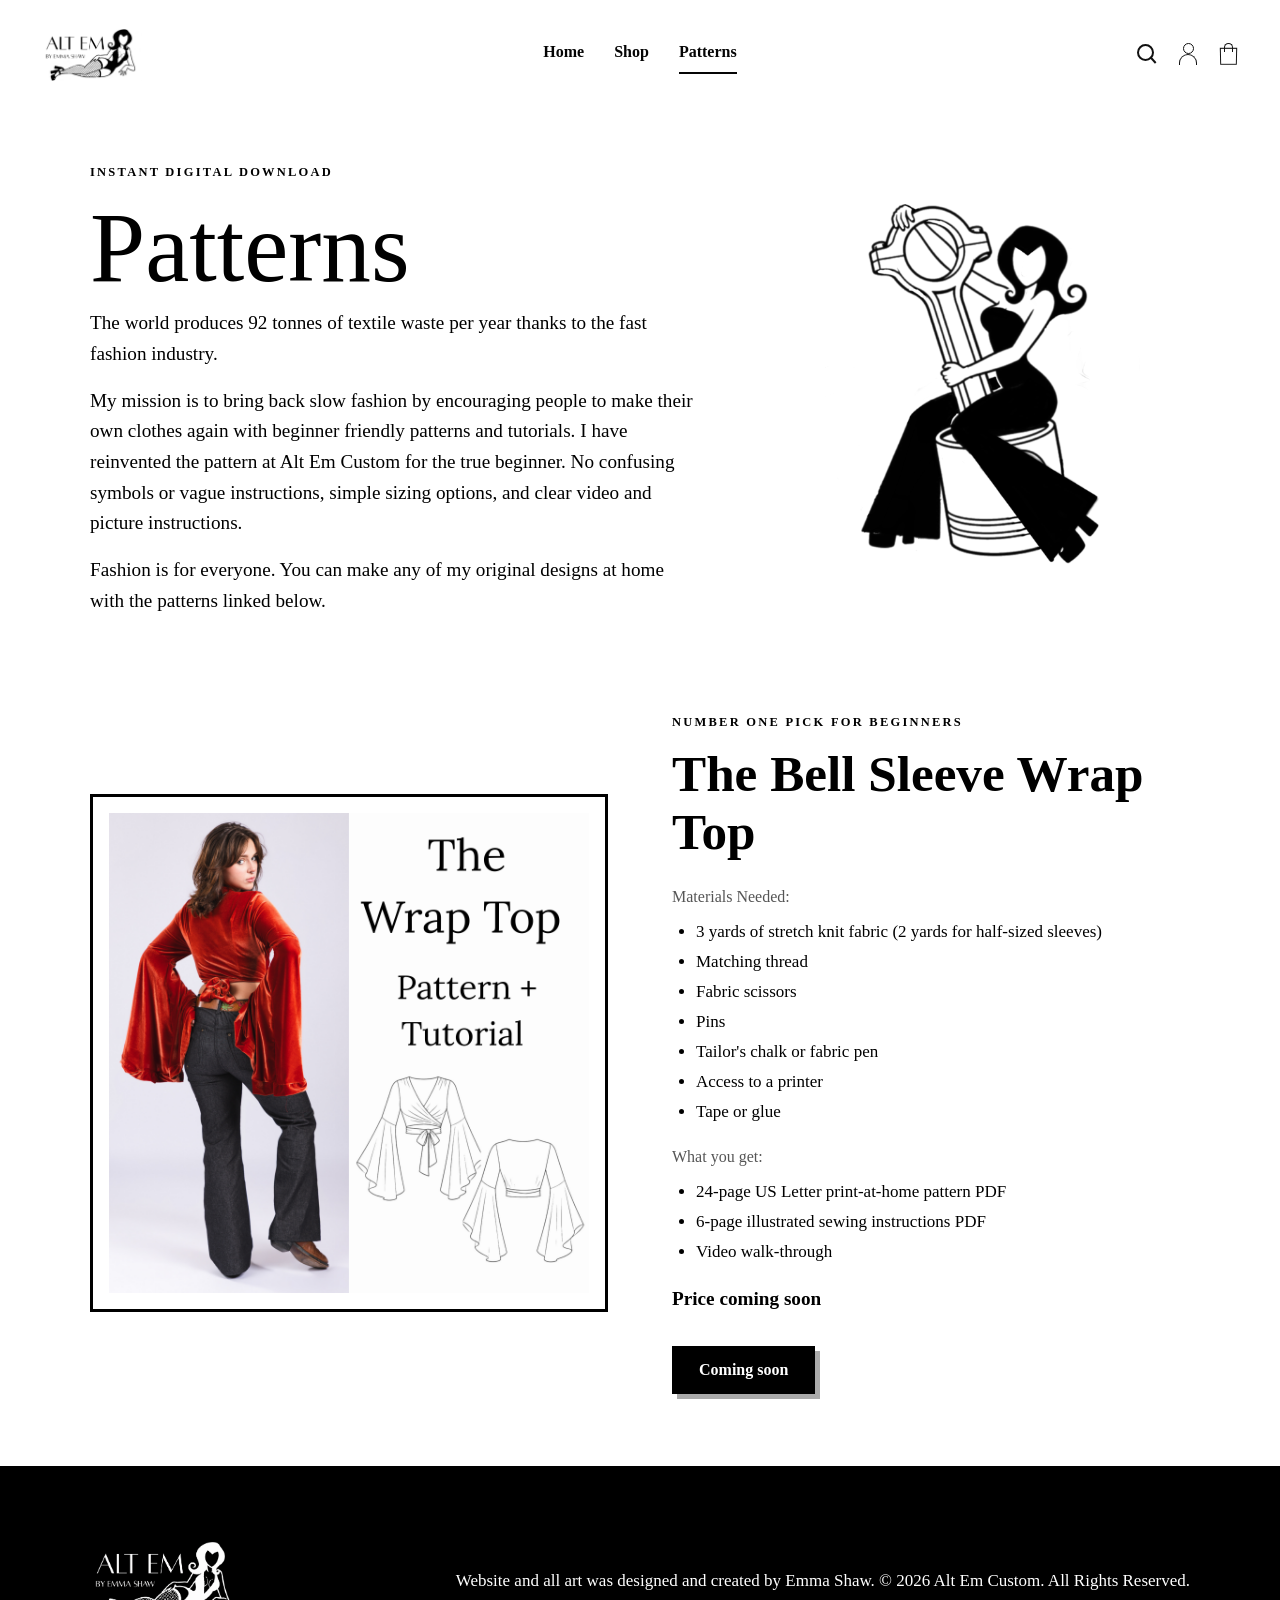
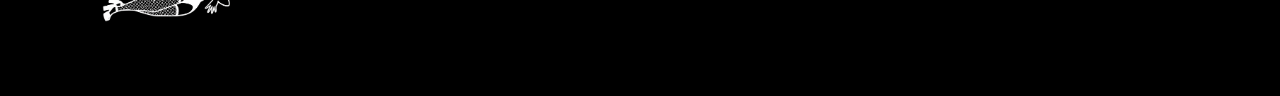
==== commit 76c14481: "Replace Bell Sleeve Etsy link with native website cart purchase" ====
--- a/patterns.html
+++ b/patterns.html
@@ -54,29 +54,30 @@
 
     <section class="featured-pattern" aria-labelledby="featured-pattern-title">
         <div class="wrap featured-pattern-layout">
-            <a class="featured-pattern-image" href="https://www.etsy.com/listing/4609103674/bell-sleeve-wrap-top-pattern?transaction_id=5288965389" target="_blank" rel="noopener noreferrer" aria-label="View the Bell Sleeve Wrap Top pattern on Etsy">
+            <div class="featured-pattern-image">
                 <img src="The Bell Sleeve.png" alt="The Bell Sleeve Wrap Top pattern cover, featuring the red velvet wrap top and sewing illustrations">
-            </a>
+            </div>
             <div class="featured-pattern-copy">
                 <p class="eyebrow">Number one pick for beginners</p>
                 <h2 id="featured-pattern-title">The Bell Sleeve Wrap Top</h2>
                 <h3>Materials Needed:</h3>
                 <ul>
-                    <li>2 Yards of Stretch Knit Fabric</li>
-                    <li>A Matching Thread Color</li>
-                    <li>Access to a Printer</li>
-                    <li>Sewing Machine</li>
-                    <li>Tape/glue</li>
-                    <li>Fabric Scissors</li>
-                    <li>Tailors chalk or Fabric Marker</li>
+                    <li>3 yards of stretch knit fabric (2 yards for half-sized sleeves)</li>
+                    <li>Matching thread</li>
+                    <li>Fabric scissors</li>
+                    <li>Pins</li>
+                    <li>Tailor's chalk or fabric pen</li>
+                    <li>Access to a printer</li>
+                    <li>Tape or glue</li>
                 </ul>
                 <h3>What you get:</h3>
                 <ul>
-                    <li>US Letter print-at-home pattern PDF</li>
-                    <li>Written instructions with diagrams</li>
-                    <li>Full video walk-through</li>
+                    <li>24-page US Letter print-at-home pattern PDF</li>
+                    <li>6-page illustrated sewing instructions PDF</li>
+                    <li>Video walk-through</li>
                 </ul>
-                <a class="btn featured-pattern-button" href="https://www.etsy.com/listing/4609103674/bell-sleeve-wrap-top-pattern?transaction_id=5288965389" target="_blank" rel="noopener noreferrer">Shop pattern on Etsy</a>
+                <p class="price" data-pattern-price>Price coming soon</p>
+                <button class="btn featured-pattern-button" type="button" data-pattern-add data-add-to-cart="bell-sleeve-wrap-top" disabled>Coming soon</button>
             </div>
         </div>
     </section>
@@ -99,7 +100,7 @@
   <div class="cart-items" data-cart-items><p class="cart-empty">Your bag is empty.</p></div>
   <div class="cart-summary">
     <div class="cart-total-row"><strong>Subtotal</strong><strong data-cart-total>$0.00</strong></div>
-    <p>Shipping and any applicable taxes are calculated securely at checkout.</p>
+    <p>Any applicable taxes are calculated securely at checkout. Digital files are delivered after payment.</p>
     <button class="btn cart-checkout" type="button" data-checkout disabled>Checkout securely</button>
     <p class="cart-feedback" data-cart-feedback role="status"></p>
   </div>
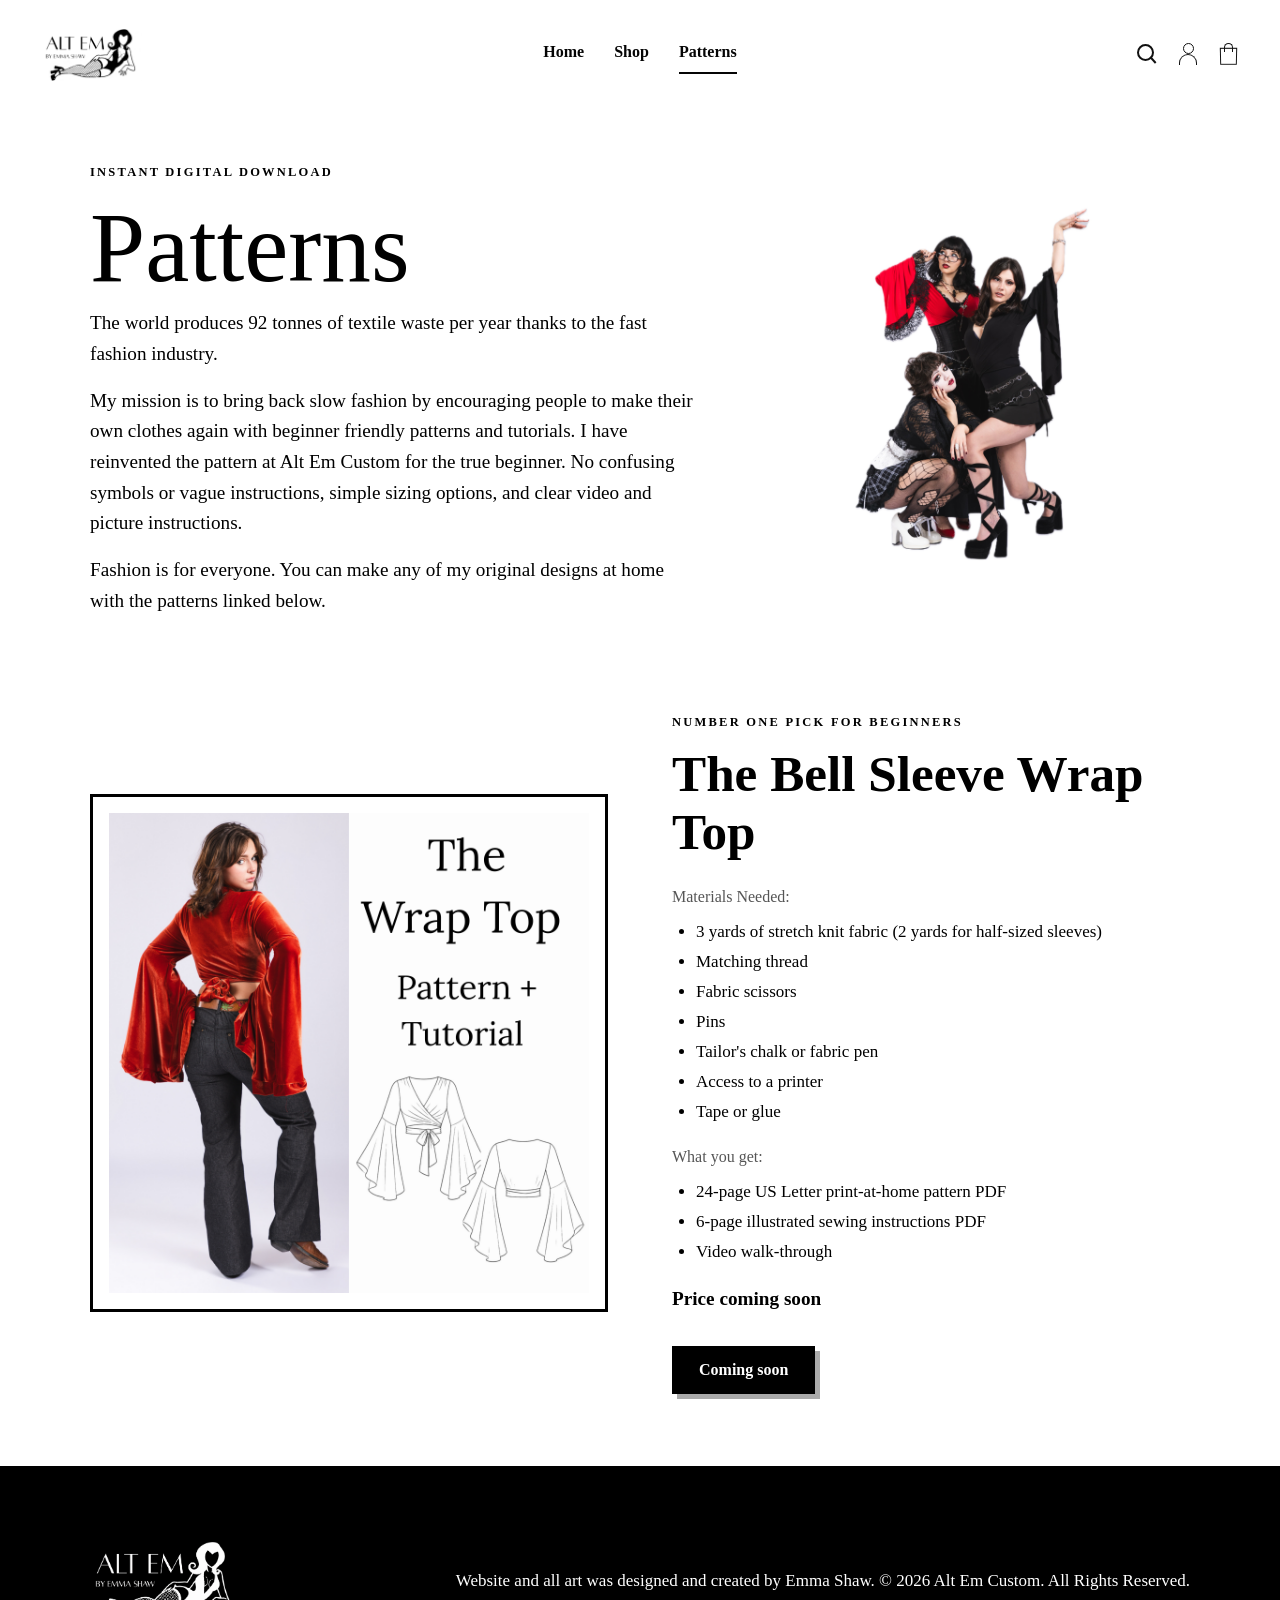
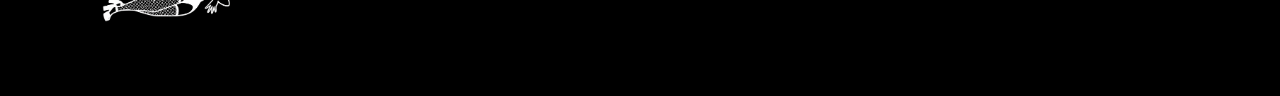
==== commit 5551ac47: "Replace patterns intro artwork" ====
--- a/patterns.html
+++ b/patterns.html
@@ -44,11 +44,10 @@
                 </div>
             </div>
             <div class="page-intro-art">
-                <img src="PistonGirl.png" alt="Alt Em Custom piston girl illustration">
+                <img src="patterns.jpg" alt="Alt Em Custom fashion editorial featuring three models in gothic-inspired outfits">
             </div>
         </div>
     </section>
-
 
 
 
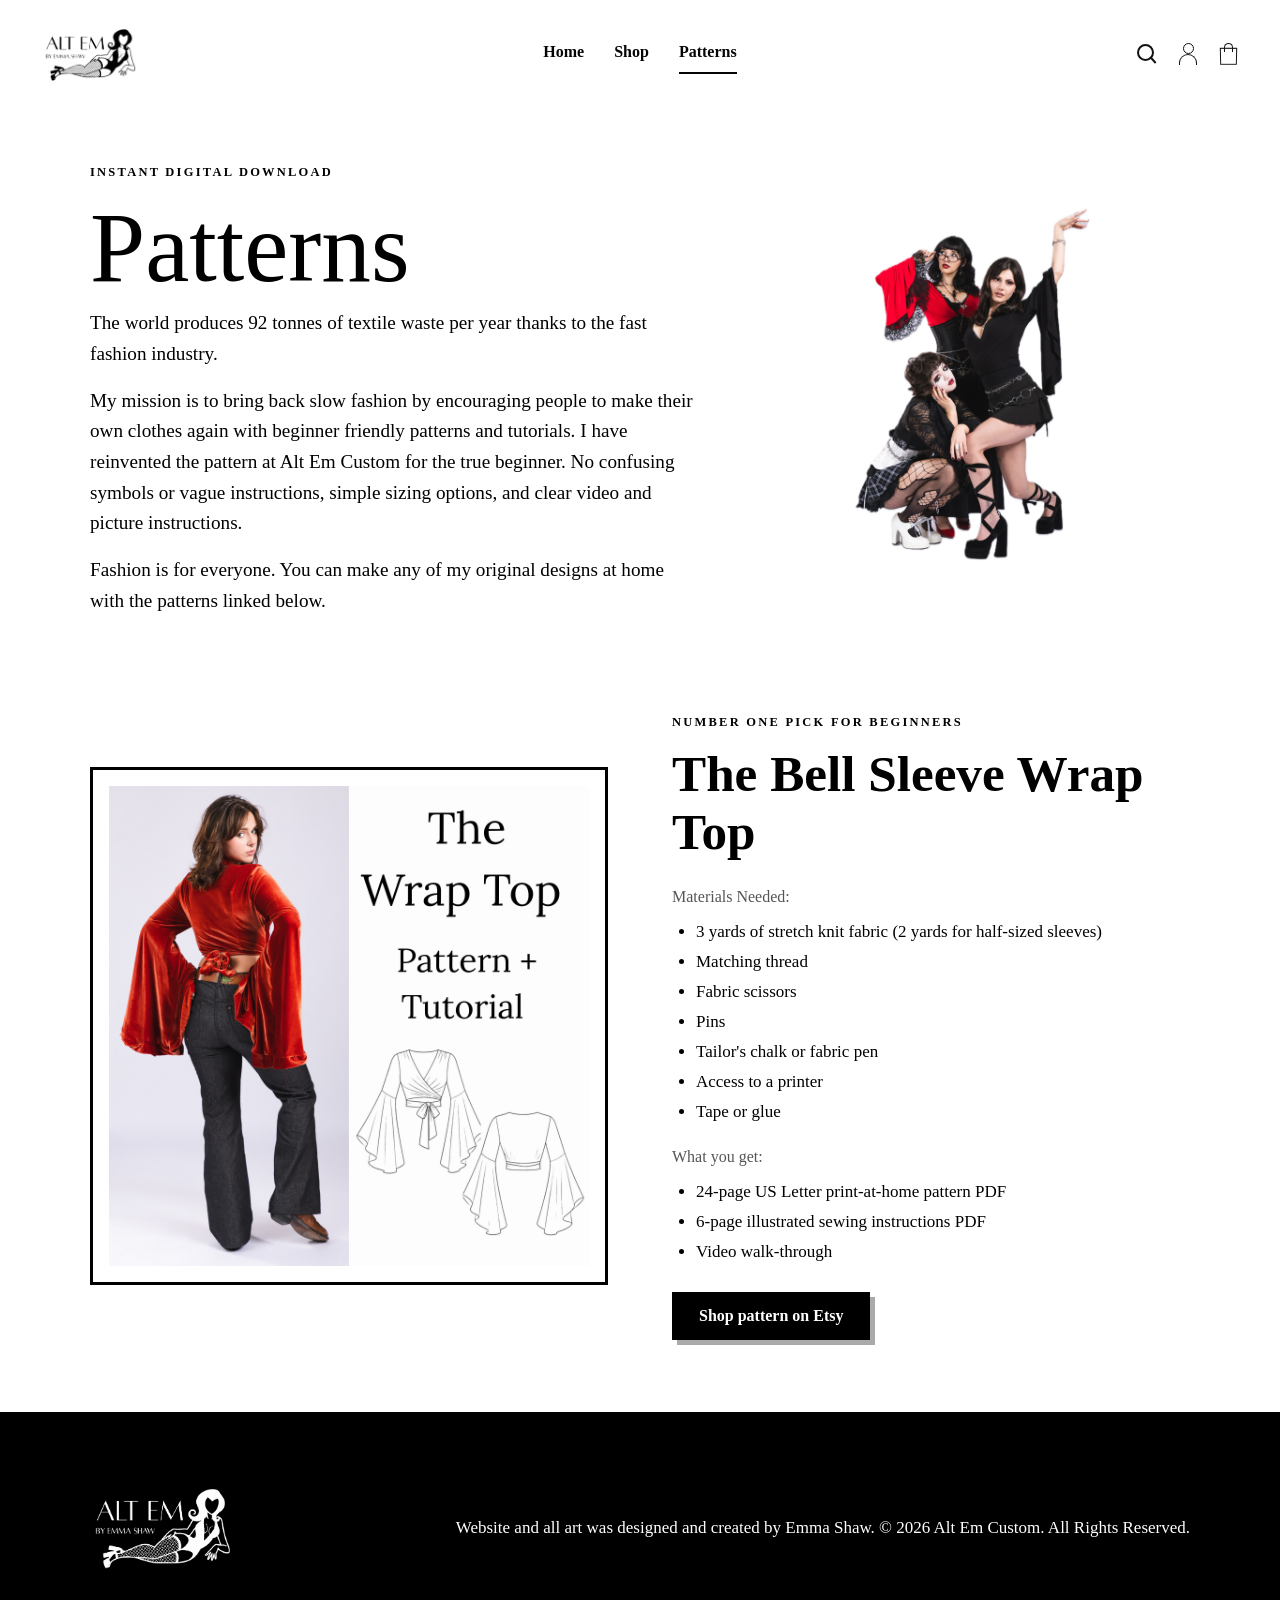
==== commit 6e25dad1: "Temporarily restore Bell Sleeve Etsy purchase link" ====
--- a/patterns.html
+++ b/patterns.html
@@ -53,9 +53,9 @@
 
     <section class="featured-pattern" aria-labelledby="featured-pattern-title">
         <div class="wrap featured-pattern-layout">
-            <div class="featured-pattern-image">
+            <a class="featured-pattern-image" href="https://www.etsy.com/listing/4609103674/bell-sleeve-wrap-top-pattern?transaction_id=5288965389" target="_blank" rel="noopener noreferrer" aria-label="View the Bell Sleeve Wrap Top pattern on Etsy">
                 <img src="The Bell Sleeve.png" alt="The Bell Sleeve Wrap Top pattern cover, featuring the red velvet wrap top and sewing illustrations">
-            </div>
+            </a>
             <div class="featured-pattern-copy">
                 <p class="eyebrow">Number one pick for beginners</p>
                 <h2 id="featured-pattern-title">The Bell Sleeve Wrap Top</h2>
@@ -75,8 +75,7 @@
                     <li>6-page illustrated sewing instructions PDF</li>
                     <li>Video walk-through</li>
                 </ul>
-                <p class="price" data-pattern-price>Price coming soon</p>
-                <button class="btn featured-pattern-button" type="button" data-pattern-add data-add-to-cart="bell-sleeve-wrap-top" disabled>Coming soon</button>
+                <a class="btn featured-pattern-button" href="https://www.etsy.com/listing/4609103674/bell-sleeve-wrap-top-pattern?transaction_id=5288965389" target="_blank" rel="noopener noreferrer">Shop pattern on Etsy</a>
             </div>
         </div>
     </section>
